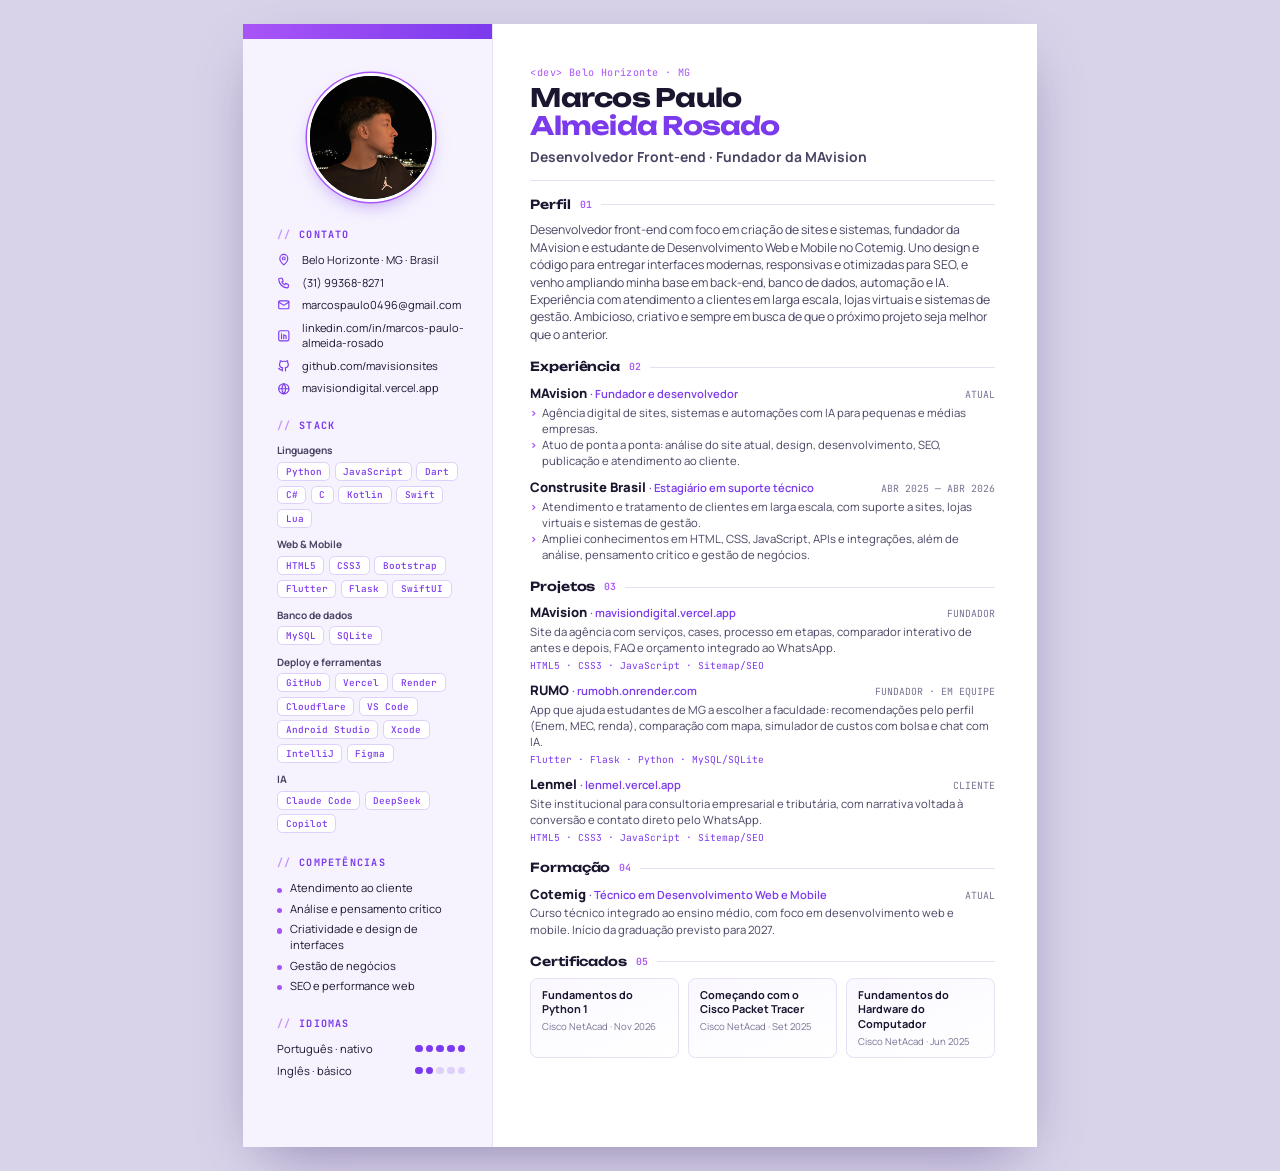
==== resume/index.html @ 441ddcb1 "Add files via upload" ====
<!doctype html>
<html lang="pt-BR">
<head>
  <meta charset="utf-8">
  <meta name="viewport" content="width=device-width, initial-scale=1">
  <title>Marcos Paulo Almeida Rosado | Currículo</title>
  <link rel="icon" href="../assets/img/favicon.svg" type="image/svg+xml">
  <link rel="preconnect" href="https://fonts.googleapis.com">
  <link rel="preconnect" href="https://fonts.gstatic.com" crossorigin>
  <link href="https://fonts.googleapis.com/css2?family=JetBrains+Mono:wght@500;700&family=Manrope:wght@400;500;600;700;800&family=Unbounded:wght@600;700&display=swap" rel="stylesheet">
  <style>
    :root {
      --ink: #1b1530;
      --ink-2: #4a4363;
      --muted: #7a7393;
      --line: #e6e0f5;
      --purple: #7c3aed;
      --violet: #a855f7;
      --lilac: #ede7fe;
      --side: #f6f3fe;
    }

    * { box-sizing: border-box; margin: 0; padding: 0; }

    @page { size: A4; margin: 0; }

    html { background: #d9d3ea; }

    body {
      font-family: 'Manrope', system-ui, sans-serif;
      color: var(--ink);
      font-size: 9.2pt;
      line-height: 1.42;
      -webkit-print-color-adjust: exact;
      print-color-adjust: exact;
    }

    .page {
      width: 210mm;
      height: 297mm;
      margin: 24px auto;
      background: #fff;
      display: grid;
      grid-template-columns: 66mm 1fr;
      overflow: hidden;
      box-shadow: 0 20px 60px -20px rgba(40, 20, 90, .45);
    }

    @media print {
      html { background: #fff; }
      .page { margin: 0; box-shadow: none; }
    }

    a { color: inherit; text-decoration: none; }
    ul { list-style: none; }

    /* sidebar */

    .side {
      position: relative;
      background: var(--side);
      padding: 13mm 7mm 10mm 9mm;
      border-right: 1px solid var(--line);
    }

    .side::before {
      content: '';
      position: absolute; top: 0; left: 0; right: 0;
      height: 4mm;
      background: linear-gradient(90deg, var(--violet), var(--purple));
    }

    .photo {
      width: 34mm; height: 34mm;
      border-radius: 50%;
      overflow: hidden;
      margin: 0 auto 7mm;
      border: 3px solid #fff;
      box-shadow: 0 0 0 1.5px var(--violet), 0 8px 20px -8px rgba(124, 58, 237, .6);
      background: #0c0817;
    }

    .photo { position: relative; }

    .photo img {
      position: absolute;
      width: 200%;
      max-width: none;
      left: -18.4mm;
      top: -46mm;
    }

    .side h2 {
      display: flex; align-items: center; gap: 2mm;
      font-family: 'JetBrains Mono', monospace;
      font-size: 7.6pt;
      font-weight: 700;
      text-transform: uppercase;
      letter-spacing: .12em;
      color: var(--purple);
      margin: 6mm 0 2.6mm;
    }

    .side h2::before { content: '//'; color: var(--violet); opacity: .6; }

    .contact li {
      display: grid;
      grid-template-columns: 5mm 1fr;
      gap: 1.6mm;
      align-items: center;
      font-size: 8.3pt;
      margin-bottom: 1.8mm;
      word-break: break-word;
    }

    .contact svg { width: 3.6mm; height: 3.6mm; fill: none; stroke: var(--purple); stroke-width: 2; stroke-linecap: round; stroke-linejoin: round; }

    .group { margin-bottom: 2.4mm; }
    .group b { display: block; font-size: 7.6pt; color: var(--ink-2); margin-bottom: 1.2mm; }

    .chips { display: flex; flex-wrap: wrap; gap: 1.2mm; }
    .chips span {
      padding: .5mm 2mm;
      border-radius: 1.4mm;
      font-family: 'JetBrains Mono', monospace;
      font-size: 7pt;
      font-weight: 500;
      color: var(--purple);
      background: #fff;
      border: 1px solid #ddd1fb;
    }

    .list li {
      position: relative;
      padding-left: 3.4mm;
      font-size: 8.4pt;
      margin-bottom: 1.2mm;
    }

    .list li::before {
      content: '';
      position: absolute; left: 0; top: 1.9mm;
      width: 1.4mm; height: 1.4mm;
      border-radius: 50%;
      background: var(--violet);
    }

    .lang-row { display: flex; justify-content: space-between; align-items: center; font-size: 8.4pt; margin-bottom: 1.6mm; }
    .dots { display: flex; gap: .8mm; }
    .dots i { width: 2mm; height: 2mm; border-radius: 50%; background: #ddd1fb; }
    .dots i.on { background: var(--purple); }

    /* main */

    .main { padding: 11mm 11mm 9mm 10mm; }

    .head { padding-bottom: 3.6mm; border-bottom: 1px solid var(--line); }

    .tag {
      font-family: 'JetBrains Mono', monospace;
      font-size: 7.6pt;
      color: var(--violet);
      letter-spacing: .04em;
    }

    h1 {
      margin-top: 1.2mm;
      font-family: 'Unbounded', sans-serif;
      font-weight: 700;
      font-size: 19pt;
      line-height: 1.08;
      letter-spacing: -.03em;
    }

    h1 span { color: var(--purple); }

    .role { margin-top: 2mm; font-size: 10.4pt; font-weight: 700; color: var(--ink-2); }

    .main h2 {
      display: flex; align-items: center; gap: 2.4mm;
      margin: 4mm 0 2mm;
      font-family: 'Unbounded', sans-serif;
      font-size: 9.4pt;
      font-weight: 600;
      letter-spacing: -.01em;
    }

    .main h2::after { content: ''; flex: 1; height: 1px; background: var(--line); }
    .main h2 em { font-style: normal; font-family: 'JetBrains Mono', monospace; font-size: 7.4pt; color: var(--violet); }

    .summary { color: var(--ink-2); }

    .item { margin-bottom: 2.4mm; }
    .item:last-child { margin-bottom: 0; }

    .item__top { display: flex; justify-content: space-between; align-items: baseline; gap: 4mm; }
    .item__title { font-weight: 800; font-size: 9.8pt; }
    .item__title small { font-weight: 600; color: var(--purple); font-size: 8.4pt; }
    .item__date { flex: none; font-family: 'JetBrains Mono', monospace; font-size: 7.4pt; color: var(--muted); text-transform: uppercase; }
    .item__sub { font-size: 8.4pt; font-weight: 600; color: var(--ink-2); }
    .item p, .item ul { margin-top: .6mm; color: var(--ink-2); font-size: 8.5pt; }
    .item ul li { position: relative; padding-left: 3mm; }
    .item ul li::before { content: '›'; position: absolute; left: 0; color: var(--violet); font-weight: 700; }

    .item .stack-line { margin-top: .6mm; color: var(--purple); font-family: 'JetBrains Mono', monospace; font-size: 7.2pt; color: var(--purple); }

    .certs { display: grid; grid-template-columns: repeat(3, 1fr); gap: 2.4mm; }
    .cert {
      padding: 2.4mm 2.8mm;
      border-radius: 2mm;
      border: 1px solid var(--line);
      background: linear-gradient(160deg, #faf8ff, #fff);
    }
    .cert b { display: block; font-size: 8.2pt; line-height: 1.3; }
    .cert > span { display: block; margin-top: 1mm; font-size: 7.2pt; color: var(--muted); }
  </style>
</head>
<body>
  <div class="page">
    <aside class="side">
      <div class="photo"><img src="../assets/img/marcos.jpg" alt="Marcos Paulo"></div>

      <h2><span data-pt>Contato</span><span data-en>Contact</span></h2>
      <ul class="contact">
        <li><svg viewBox="0 0 24 24"><path d="M12 21s-7-6.2-7-11.5A7 7 0 0 1 19 9.5C19 14.8 12 21 12 21z"/><circle cx="12" cy="9.5" r="2.5"/></svg><span>Belo Horizonte · MG · <span data-pt>Brasil</span><span data-en>Brazil</span></span></li>
        <li><svg viewBox="0 0 24 24"><path d="M5 4h4l2 5-2.5 1.5a11 11 0 0 0 5 5L15 13l5 2v4a2 2 0 0 1-2 2A16 16 0 0 1 3 6a2 2 0 0 1 2-2"/></svg><a href="https://wa.me/5531993688271"><span data-en>+55 </span>(31) 99368-8271</a></li>
        <li><svg viewBox="0 0 24 24"><rect x="3" y="5" width="18" height="14" rx="2"/><path d="m3 7 9 6 9-6"/></svg><a href="mailto:marcospaulo0496@gmail.com">marcospaulo0496@gmail.com</a></li>
        <li><svg viewBox="0 0 24 24"><rect x="3" y="3" width="18" height="18" rx="3"/><path d="M8 10v7M8 7v.01M12 17v-4a2 2 0 0 1 4 0v4M12 10v7"/></svg><a href="https://www.linkedin.com/in/marcos-paulo-almeida-rosado-051182404/">linkedin.com/in/marcos-paulo-almeida-rosado</a></li>
        <li><svg viewBox="0 0 24 24"><path d="M9 19c-4 1.5-4-2-6-2.5M15 21v-3.5c0-1 .1-1.4-.5-2 2.8-.3 5.5-1.4 5.5-6a4.6 4.6 0 0 0-1.3-3.2 4.3 4.3 0 0 0-.1-3.2s-1-.3-3.4 1.3a11.6 11.6 0 0 0-6 0C6.8 2.8 5.8 3.1 5.8 3.1a4.3 4.3 0 0 0-.1 3.2A4.6 4.6 0 0 0 4.4 9.5c0 4.6 2.7 5.7 5.5 6-.6.6-.6 1.2-.5 2V21"/></svg><a href="https://github.com/mavisionsites">github.com/mavisionsites</a></li>
        <li><svg viewBox="0 0 24 24"><circle cx="12" cy="12" r="9"/><path d="M3 12h18M12 3a14 14 0 0 1 0 18M12 3a14 14 0 0 0 0 18"/></svg><a href="https://mavisiondigital.vercel.app/">mavisiondigital.vercel.app</a></li>
      </ul>

      <h2>Stack</h2>
      <div class="group">
        <b><span data-pt>Linguagens</span><span data-en>Languages</span></b>
        <div class="chips"><span>Python</span><span>JavaScript</span><span>Dart</span><span>C#</span><span>C</span><span>Kotlin</span><span>Swift</span><span>Lua</span></div>
      </div>
      <div class="group">
        <b>Web &amp; Mobile</b>
        <div class="chips"><span>HTML5</span><span>CSS3</span><span>Bootstrap</span><span>Flutter</span><span>Flask</span><span>SwiftUI</span></div>
      </div>
      <div class="group">
        <b><span data-pt>Banco de dados</span><span data-en>Databases</span></b>
        <div class="chips"><span>MySQL</span><span>SQLite</span></div>
      </div>
      <div class="group">
        <b><span data-pt>Deploy e ferramentas</span><span data-en>Deploy &amp; tools</span></b>
        <div class="chips"><span>GitHub</span><span>Vercel</span><span>Render</span><span>Cloudflare</span><span>VS Code</span><span>Android Studio</span><span>Xcode</span><span>IntelliJ</span><span>Figma</span></div>
      </div>
      <div class="group">
        <b><span data-pt>IA</span><span data-en>AI</span></b>
        <div class="chips"><span>Claude Code</span><span>DeepSeek</span><span>Copilot</span></div>
      </div>

      <h2><span data-pt>Competências</span><span data-en>Skills</span></h2>
      <ul class="list">
        <li><span data-pt>Atendimento ao cliente</span><span data-en>Customer service</span></li>
        <li><span data-pt>Análise e pensamento crítico</span><span data-en>Analysis &amp; critical thinking</span></li>
        <li><span data-pt>Criatividade e design de interfaces</span><span data-en>Creativity &amp; UI design</span></li>
        <li><span data-pt>Gestão de negócios</span><span data-en>Business management</span></li>
        <li><span data-pt>SEO e performance web</span><span data-en>SEO &amp; web performance</span></li>
      </ul>

      <h2><span data-pt>Idiomas</span><span data-en>Languages</span></h2>
      <div class="lang-row"><span data-pt>Português · nativo</span><span data-en>Portuguese · native</span><span class="dots"><i class="on"></i><i class="on"></i><i class="on"></i><i class="on"></i><i class="on"></i></span></div>
      <div class="lang-row"><span data-pt>Inglês · básico</span><span data-en>English · basic</span><span class="dots"><i class="on"></i><i class="on"></i><i></i><i></i><i></i></span></div>
    </aside>

    <main class="main">
      <header class="head">
        <p class="tag">&lt;dev&gt; Belo Horizonte · MG</p>
        <h1>Marcos Paulo<br><span>Almeida Rosado</span></h1>
        <p class="role"><span data-pt>Desenvolvedor Front-end · Fundador da MAvision</span><span data-en>Front-end Developer · Founder of MAvision</span></p>
      </header>

      <h2><span data-pt>Perfil</span><span data-en>Profile</span> <em>01</em></h2>
      <p class="summary" data-pt>Desenvolvedor front-end com foco em criação de sites e sistemas, fundador da MAvision e estudante de Desenvolvimento Web e Mobile no Cotemig. Uno design e código para entregar interfaces modernas, responsivas e otimizadas para SEO, e venho ampliando minha base em back-end, banco de dados, automação e IA. Experiência com atendimento a clientes em larga escala, lojas virtuais e sistemas de gestão. Ambicioso, criativo e sempre em busca de que o próximo projeto seja melhor que o anterior.</p>
      <p class="summary" data-en>Front-end developer focused on building websites and systems, founder of MAvision and Web &amp; Mobile Development student at Cotemig. I combine design and code to deliver modern, responsive and SEO-optimized interfaces, and I keep growing my foundation in back-end, databases, automation and AI. Experience with large-scale customer service, online stores and management systems. Ambitious, creative and always aiming for the next project to be better than the last.</p>

      <h2><span data-pt>Experiência</span><span data-en>Experience</span> <em>02</em></h2>
      <div class="item">
        <div class="item__top">
          <span class="item__title">MAvision <small><span data-pt>· Fundador e desenvolvedor</span><span data-en>· Founder &amp; developer</span></small></span>
          <span class="item__date"><span data-pt>Atual</span><span data-en>Current</span></span>
        </div>
        <ul>
          <li data-pt>Agência digital de sites, sistemas e automações com IA para pequenas e médias empresas.</li>
          <li data-en>Digital agency building websites, systems and AI automation for small and mid-sized businesses.</li>
          <li data-pt>Atuo de ponta a ponta: análise do site atual, design, desenvolvimento, SEO, publicação e atendimento ao cliente.</li>
          <li data-en>End-to-end work: auditing the current site, design, development, SEO, deployment and client relations.</li>
        </ul>
      </div>
      <div class="item">
        <div class="item__top">
          <span class="item__title">Construsite Brasil <small><span data-pt>· Estagiário em suporte técnico</span><span data-en>· Technical support intern</span></small></span>
          <span class="item__date"><span data-pt>Abr 2025 — Abr 2026</span><span data-en>Apr 2025 — Apr 2026</span></span>
        </div>
        <ul>
          <li data-pt>Atendimento e tratamento de clientes em larga escala, com suporte a sites, lojas virtuais e sistemas de gestão.</li>
          <li data-en>Large-scale customer service and support for websites, online stores and management systems.</li>
          <li data-pt>Ampliei conhecimentos em HTML, CSS, JavaScript, APIs e integrações, além de análise, pensamento crítico e gestão de negócios.</li>
          <li data-en>Expanded my skills in HTML, CSS, JavaScript, APIs and integrations, as well as analysis, critical thinking and business management.</li>
        </ul>
      </div>

      <h2><span data-pt>Projetos</span><span data-en>Projects</span> <em>03</em></h2>
      <div class="item">
        <div class="item__top">
          <span class="item__title">MAvision <small>· mavisiondigital.vercel.app</small></span>
          <span class="item__date"><span data-pt>Fundador</span><span data-en>Founder</span></span>
        </div>
        <p data-pt>Site da agência com serviços, cases, processo em etapas, comparador interativo de antes e depois, FAQ e orçamento integrado ao WhatsApp.</p>
        <p data-en>Agency website with services, case studies, a step-by-step process, an interactive before/after comparison, FAQ and a WhatsApp quote form.</p>
        <p class="stack-line">HTML5 · CSS3 · JavaScript · Sitemap/SEO</p>
      </div>
      <div class="item">
        <div class="item__top">
          <span class="item__title">RUMO <small>· rumobh.onrender.com</small></span>
          <span class="item__date"><span data-pt>Fundador · em equipe</span><span data-en>Founder · team</span></span>
        </div>
        <p data-pt>App que ajuda estudantes de MG a escolher a faculdade: recomendações pelo perfil (Enem, MEC, renda), comparação com mapa, simulador de custos com bolsa e chat com IA.</p>
        <p data-en>App that helps students in Minas Gerais choose a college: profile-based recommendations (Enem, MEC, income), comparison with a map, cost simulator with scholarships and an AI chat.</p>
        <p class="stack-line">Flutter · Flask · Python · MySQL/SQLite</p>
      </div>
      <div class="item">
        <div class="item__top">
          <span class="item__title">Lenmel <small>· lenmel.vercel.app</small></span>
          <span class="item__date"><span data-pt>Cliente</span><span data-en>Client</span></span>
        </div>
        <p data-pt>Site institucional para consultoria empresarial e tributária, com narrativa voltada à conversão e contato direto pelo WhatsApp.</p>
        <p data-en>Corporate website for a business and tax consulting firm, with a conversion-focused narrative and direct WhatsApp contact.</p>
        <p class="stack-line">HTML5 · CSS3 · JavaScript · Sitemap/SEO</p>
      </div>

      <h2><span data-pt>Formação</span><span data-en>Education</span> <em>04</em></h2>
      <div class="item">
        <div class="item__top">
          <span class="item__title">Cotemig <small><span data-pt>· Técnico em Desenvolvimento Web e Mobile</span><span data-en>· Web &amp; Mobile Development Technician</span></small></span>
          <span class="item__date"><span data-pt>Atual</span><span data-en>Current</span></span>
        </div>
        <p data-pt>Curso técnico integrado ao ensino médio, com foco em desenvolvimento web e mobile. Início da graduação previsto para 2027.</p>
        <p data-en>Technical course integrated with high school, focused on web and mobile development. Starting college in 2027.</p>
      </div>

      <h2><span data-pt>Certificados</span><span data-en>Certificates</span> <em>05</em></h2>
      <div class="certs">
        <div class="cert"><b data-pt>Fundamentos do Python 1</b><b data-en>Python Essentials 1</b><span>Cisco NetAcad · <span data-pt>Nov</span><span data-en>Nov</span> 2026</span></div>
        <div class="cert"><b data-pt>Começando com o Cisco Packet Tracer</b><b data-en>Getting Started with Cisco Packet Tracer</b><span>Cisco NetAcad · <span data-pt>Set</span><span data-en>Sep</span> 2025</span></div>
        <div class="cert"><b data-pt>Fundamentos do Hardware do Computador</b><b data-en>Computer Hardware Basics</b><span>Cisco NetAcad · Jun 2025</span></div>
      </div>
    </main>
  </div>

  <script>
    const lang = new URLSearchParams(location.search).get('lang') === 'en' ? 'en' : 'pt';
    document.querySelectorAll(lang === 'en' ? '[data-pt]' : '[data-en]').forEach(el => el.remove());
    if (lang === 'en') {
      document.documentElement.lang = 'en';
      document.title = 'Marcos Paulo Almeida Rosado | Résumé';
    }
  </script>
</body>
</html>
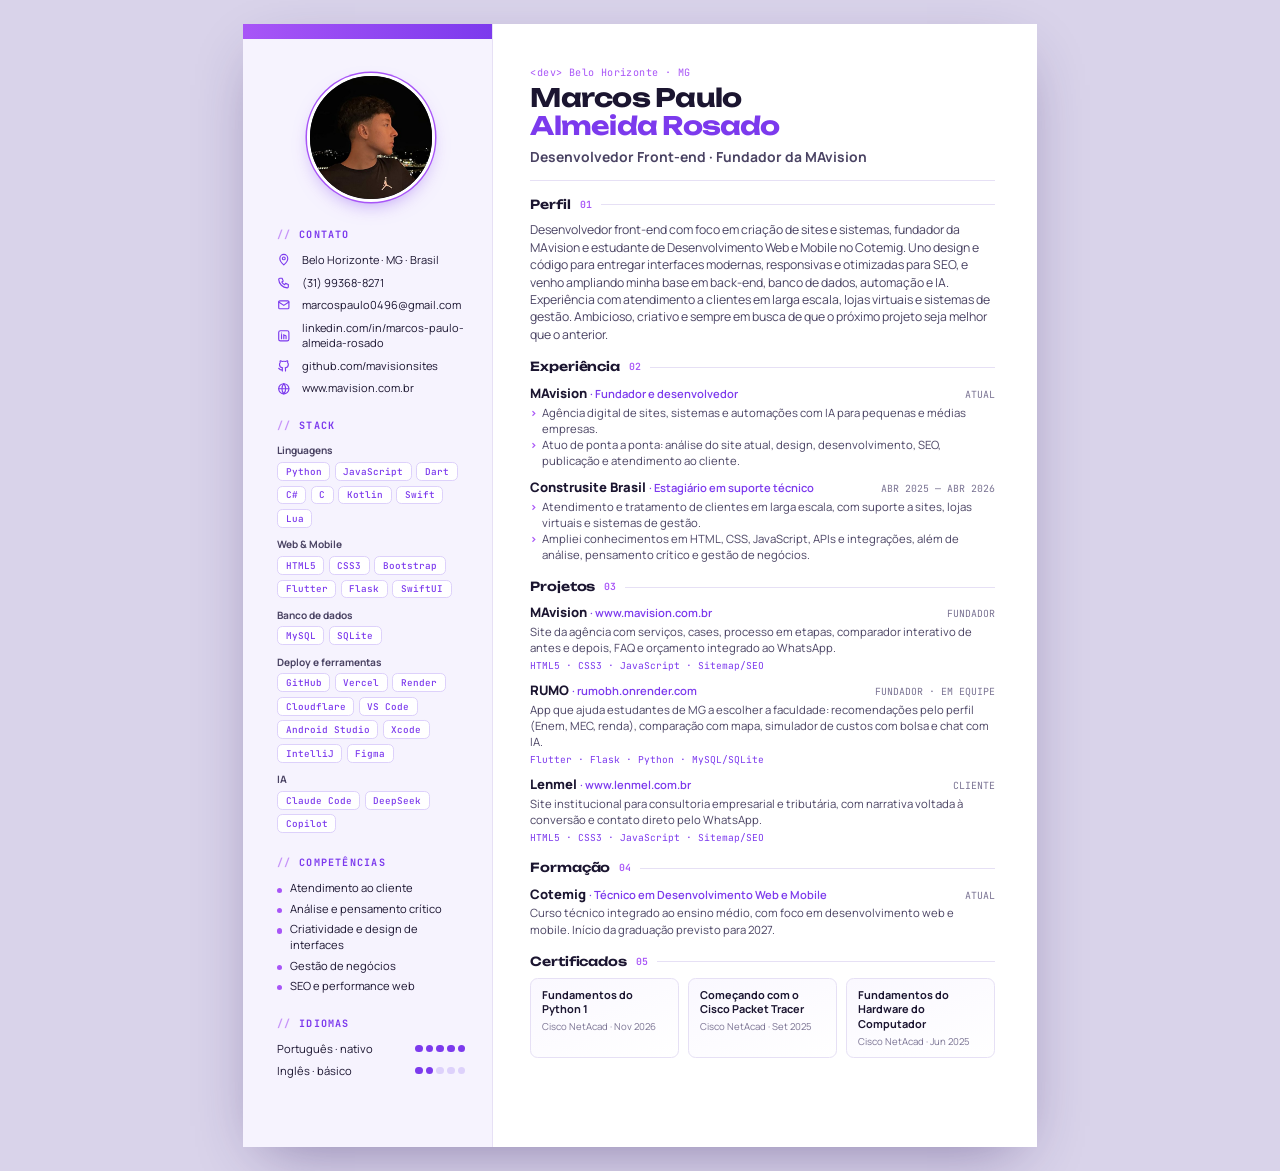
==== commit f3f83fa0: "Update project links and harden site security Point MAvision and Lenmel to their custom domains, ser" ====
--- a/resume/index.html
+++ b/resume/index.html
@@ -3,217 +3,12 @@
 <head>
   <meta charset="utf-8">
   <meta name="viewport" content="width=device-width, initial-scale=1">
+  <meta http-equiv="Content-Security-Policy" content="default-src 'none'; script-src 'self'; style-src 'self'; img-src 'self'; font-src 'self'; base-uri 'none'; form-action 'none'">
+  <meta name="referrer" content="strict-origin-when-cross-origin">
   <title>Marcos Paulo Almeida Rosado | Currículo</title>
   <link rel="icon" href="../assets/img/favicon.svg" type="image/svg+xml">
-  <link rel="preconnect" href="https://fonts.googleapis.com">
-  <link rel="preconnect" href="https://fonts.gstatic.com" crossorigin>
-  <link href="https://fonts.googleapis.com/css2?family=JetBrains+Mono:wght@500;700&family=Manrope:wght@400;500;600;700;800&family=Unbounded:wght@600;700&display=swap" rel="stylesheet">
-  <style>
-    :root {
-      --ink: #1b1530;
-      --ink-2: #4a4363;
-      --muted: #7a7393;
-      --line: #e6e0f5;
-      --purple: #7c3aed;
-      --violet: #a855f7;
-      --lilac: #ede7fe;
-      --side: #f6f3fe;
-    }
-
-    * { box-sizing: border-box; margin: 0; padding: 0; }
-
-    @page { size: A4; margin: 0; }
-
-    html { background: #d9d3ea; }
-
-    body {
-      font-family: 'Manrope', system-ui, sans-serif;
-      color: var(--ink);
-      font-size: 9.2pt;
-      line-height: 1.42;
-      -webkit-print-color-adjust: exact;
-      print-color-adjust: exact;
-    }
-
-    .page {
-      width: 210mm;
-      height: 297mm;
-      margin: 24px auto;
-      background: #fff;
-      display: grid;
-      grid-template-columns: 66mm 1fr;
-      overflow: hidden;
-      box-shadow: 0 20px 60px -20px rgba(40, 20, 90, .45);
-    }
-
-    @media print {
-      html { background: #fff; }
-      .page { margin: 0; box-shadow: none; }
-    }
-
-    a { color: inherit; text-decoration: none; }
-    ul { list-style: none; }
-
-    /* sidebar */
-
-    .side {
-      position: relative;
-      background: var(--side);
-      padding: 13mm 7mm 10mm 9mm;
-      border-right: 1px solid var(--line);
-    }
-
-    .side::before {
-      content: '';
-      position: absolute; top: 0; left: 0; right: 0;
-      height: 4mm;
-      background: linear-gradient(90deg, var(--violet), var(--purple));
-    }
-
-    .photo {
-      width: 34mm; height: 34mm;
-      border-radius: 50%;
-      overflow: hidden;
-      margin: 0 auto 7mm;
-      border: 3px solid #fff;
-      box-shadow: 0 0 0 1.5px var(--violet), 0 8px 20px -8px rgba(124, 58, 237, .6);
-      background: #0c0817;
-    }
-
-    .photo { position: relative; }
-
-    .photo img {
-      position: absolute;
-      width: 200%;
-      max-width: none;
-      left: -18.4mm;
-      top: -46mm;
-    }
-
-    .side h2 {
-      display: flex; align-items: center; gap: 2mm;
-      font-family: 'JetBrains Mono', monospace;
-      font-size: 7.6pt;
-      font-weight: 700;
-      text-transform: uppercase;
-      letter-spacing: .12em;
-      color: var(--purple);
-      margin: 6mm 0 2.6mm;
-    }
-
-    .side h2::before { content: '//'; color: var(--violet); opacity: .6; }
-
-    .contact li {
-      display: grid;
-      grid-template-columns: 5mm 1fr;
-      gap: 1.6mm;
-      align-items: center;
-      font-size: 8.3pt;
-      margin-bottom: 1.8mm;
-      word-break: break-word;
-    }
-
-    .contact svg { width: 3.6mm; height: 3.6mm; fill: none; stroke: var(--purple); stroke-width: 2; stroke-linecap: round; stroke-linejoin: round; }
-
-    .group { margin-bottom: 2.4mm; }
-    .group b { display: block; font-size: 7.6pt; color: var(--ink-2); margin-bottom: 1.2mm; }
-
-    .chips { display: flex; flex-wrap: wrap; gap: 1.2mm; }
-    .chips span {
-      padding: .5mm 2mm;
-      border-radius: 1.4mm;
-      font-family: 'JetBrains Mono', monospace;
-      font-size: 7pt;
-      font-weight: 500;
-      color: var(--purple);
-      background: #fff;
-      border: 1px solid #ddd1fb;
-    }
-
-    .list li {
-      position: relative;
-      padding-left: 3.4mm;
-      font-size: 8.4pt;
-      margin-bottom: 1.2mm;
-    }
-
-    .list li::before {
-      content: '';
-      position: absolute; left: 0; top: 1.9mm;
-      width: 1.4mm; height: 1.4mm;
-      border-radius: 50%;
-      background: var(--violet);
-    }
-
-    .lang-row { display: flex; justify-content: space-between; align-items: center; font-size: 8.4pt; margin-bottom: 1.6mm; }
-    .dots { display: flex; gap: .8mm; }
-    .dots i { width: 2mm; height: 2mm; border-radius: 50%; background: #ddd1fb; }
-    .dots i.on { background: var(--purple); }
-
-    /* main */
-
-    .main { padding: 11mm 11mm 9mm 10mm; }
-
-    .head { padding-bottom: 3.6mm; border-bottom: 1px solid var(--line); }
-
-    .tag {
-      font-family: 'JetBrains Mono', monospace;
-      font-size: 7.6pt;
-      color: var(--violet);
-      letter-spacing: .04em;
-    }
-
-    h1 {
-      margin-top: 1.2mm;
-      font-family: 'Unbounded', sans-serif;
-      font-weight: 700;
-      font-size: 19pt;
-      line-height: 1.08;
-      letter-spacing: -.03em;
-    }
-
-    h1 span { color: var(--purple); }
-
-    .role { margin-top: 2mm; font-size: 10.4pt; font-weight: 700; color: var(--ink-2); }
-
-    .main h2 {
-      display: flex; align-items: center; gap: 2.4mm;
-      margin: 4mm 0 2mm;
-      font-family: 'Unbounded', sans-serif;
-      font-size: 9.4pt;
-      font-weight: 600;
-      letter-spacing: -.01em;
-    }
-
-    .main h2::after { content: ''; flex: 1; height: 1px; background: var(--line); }
-    .main h2 em { font-style: normal; font-family: 'JetBrains Mono', monospace; font-size: 7.4pt; color: var(--violet); }
-
-    .summary { color: var(--ink-2); }
-
-    .item { margin-bottom: 2.4mm; }
-    .item:last-child { margin-bottom: 0; }
-
-    .item__top { display: flex; justify-content: space-between; align-items: baseline; gap: 4mm; }
-    .item__title { font-weight: 800; font-size: 9.8pt; }
-    .item__title small { font-weight: 600; color: var(--purple); font-size: 8.4pt; }
-    .item__date { flex: none; font-family: 'JetBrains Mono', monospace; font-size: 7.4pt; color: var(--muted); text-transform: uppercase; }
-    .item__sub { font-size: 8.4pt; font-weight: 600; color: var(--ink-2); }
-    .item p, .item ul { margin-top: .6mm; color: var(--ink-2); font-size: 8.5pt; }
-    .item ul li { position: relative; padding-left: 3mm; }
-    .item ul li::before { content: '›'; position: absolute; left: 0; color: var(--violet); font-weight: 700; }
-
-    .item .stack-line { margin-top: .6mm; color: var(--purple); font-family: 'JetBrains Mono', monospace; font-size: 7.2pt; color: var(--purple); }
-
-    .certs { display: grid; grid-template-columns: repeat(3, 1fr); gap: 2.4mm; }
-    .cert {
-      padding: 2.4mm 2.8mm;
-      border-radius: 2mm;
-      border: 1px solid var(--line);
-      background: linear-gradient(160deg, #faf8ff, #fff);
-    }
-    .cert b { display: block; font-size: 8.2pt; line-height: 1.3; }
-    .cert > span { display: block; margin-top: 1mm; font-size: 7.2pt; color: var(--muted); }
-  </style>
+  <link rel="stylesheet" href="../assets/css/fonts.css?v=7">
+  <link rel="stylesheet" href="resume.css?v=7">
 </head>
 <body>
   <div class="page">
@@ -227,7 +22,7 @@
         <li><svg viewBox="0 0 24 24"><rect x="3" y="5" width="18" height="14" rx="2"/><path d="m3 7 9 6 9-6"/></svg><a href="mailto:marcospaulo0496@gmail.com">marcospaulo0496@gmail.com</a></li>
         <li><svg viewBox="0 0 24 24"><rect x="3" y="3" width="18" height="18" rx="3"/><path d="M8 10v7M8 7v.01M12 17v-4a2 2 0 0 1 4 0v4M12 10v7"/></svg><a href="https://www.linkedin.com/in/marcos-paulo-almeida-rosado-051182404/">linkedin.com/in/marcos-paulo-almeida-rosado</a></li>
         <li><svg viewBox="0 0 24 24"><path d="M9 19c-4 1.5-4-2-6-2.5M15 21v-3.5c0-1 .1-1.4-.5-2 2.8-.3 5.5-1.4 5.5-6a4.6 4.6 0 0 0-1.3-3.2 4.3 4.3 0 0 0-.1-3.2s-1-.3-3.4 1.3a11.6 11.6 0 0 0-6 0C6.8 2.8 5.8 3.1 5.8 3.1a4.3 4.3 0 0 0-.1 3.2A4.6 4.6 0 0 0 4.4 9.5c0 4.6 2.7 5.7 5.5 6-.6.6-.6 1.2-.5 2V21"/></svg><a href="https://github.com/mavisionsites">github.com/mavisionsites</a></li>
-        <li><svg viewBox="0 0 24 24"><circle cx="12" cy="12" r="9"/><path d="M3 12h18M12 3a14 14 0 0 1 0 18M12 3a14 14 0 0 0 0 18"/></svg><a href="https://mavisiondigital.vercel.app/">mavisiondigital.vercel.app</a></li>
+        <li><svg viewBox="0 0 24 24"><circle cx="12" cy="12" r="9"/><path d="M3 12h18M12 3a14 14 0 0 1 0 18M12 3a14 14 0 0 0 0 18"/></svg><a href="https://www.mavision.com.br/">www.mavision.com.br</a></li>
       </ul>
 
       <h2>Stack</h2>
@@ -306,7 +101,7 @@
       <h2><span data-pt>Projetos</span><span data-en>Projects</span> <em>03</em></h2>
       <div class="item">
         <div class="item__top">
-          <span class="item__title">MAvision <small>· mavisiondigital.vercel.app</small></span>
+          <span class="item__title">MAvision <small>· www.mavision.com.br</small></span>
           <span class="item__date"><span data-pt>Fundador</span><span data-en>Founder</span></span>
         </div>
         <p data-pt>Site da agência com serviços, cases, processo em etapas, comparador interativo de antes e depois, FAQ e orçamento integrado ao WhatsApp.</p>
@@ -324,7 +119,7 @@
       </div>
       <div class="item">
         <div class="item__top">
-          <span class="item__title">Lenmel <small>· lenmel.vercel.app</small></span>
+          <span class="item__title">Lenmel <small>· www.lenmel.com.br</small></span>
           <span class="item__date"><span data-pt>Cliente</span><span data-en>Client</span></span>
         </div>
         <p data-pt>Site institucional para consultoria empresarial e tributária, com narrativa voltada à conversão e contato direto pelo WhatsApp.</p>
@@ -351,13 +146,6 @@
     </main>
   </div>
 
-  <script>
-    const lang = new URLSearchParams(location.search).get('lang') === 'en' ? 'en' : 'pt';
-    document.querySelectorAll(lang === 'en' ? '[data-pt]' : '[data-en]').forEach(el => el.remove());
-    if (lang === 'en') {
-      document.documentElement.lang = 'en';
-      document.title = 'Marcos Paulo Almeida Rosado | Résumé';
-    }
-  </script>
+  <script src="resume.js?v=7"></script>
 </body>
 </html>
--- a/assets/css/fonts.css
+++ b/assets/css/fonts.css
@@ -0,0 +1,23 @@
+@font-face {
+  font-family: 'JetBrains Mono';
+  font-style: normal;
+  font-weight: 400 700;
+  font-display: swap;
+  src: url('../fonts/jetbrains-mono.woff2') format('woff2');
+}
+
+@font-face {
+  font-family: 'Manrope';
+  font-style: normal;
+  font-weight: 400 800;
+  font-display: swap;
+  src: url('../fonts/manrope.woff2') format('woff2');
+}
+
+@font-face {
+  font-family: 'Unbounded';
+  font-style: normal;
+  font-weight: 400 800;
+  font-display: swap;
+  src: url('../fonts/unbounded.woff2') format('woff2');
+}
--- a/resume/resume.css
+++ b/resume/resume.css
@@ -0,0 +1,204 @@
+:root {
+  --ink: #1b1530;
+  --ink-2: #4a4363;
+  --muted: #7a7393;
+  --line: #e6e0f5;
+  --purple: #7c3aed;
+  --violet: #a855f7;
+  --lilac: #ede7fe;
+  --side: #f6f3fe;
+}
+
+* { box-sizing: border-box; margin: 0; padding: 0; }
+
+@page { size: A4; margin: 0; }
+
+html { background: #d9d3ea; }
+
+body {
+  font-family: 'Manrope', system-ui, sans-serif;
+  color: var(--ink);
+  font-size: 9.2pt;
+  line-height: 1.42;
+  -webkit-print-color-adjust: exact;
+  print-color-adjust: exact;
+}
+
+.page {
+  width: 210mm;
+  height: 297mm;
+  margin: 24px auto;
+  background: #fff;
+  display: grid;
+  grid-template-columns: 66mm 1fr;
+  overflow: hidden;
+  box-shadow: 0 20px 60px -20px rgba(40, 20, 90, .45);
+}
+
+@media print {
+  html { background: #fff; }
+  .page { margin: 0; box-shadow: none; }
+}
+
+a { color: inherit; text-decoration: none; }
+ul { list-style: none; }
+
+/* sidebar */
+
+.side {
+  position: relative;
+  background: var(--side);
+  padding: 13mm 7mm 10mm 9mm;
+  border-right: 1px solid var(--line);
+}
+
+.side::before {
+  content: '';
+  position: absolute; top: 0; left: 0; right: 0;
+  height: 4mm;
+  background: linear-gradient(90deg, var(--violet), var(--purple));
+}
+
+.photo {
+  width: 34mm; height: 34mm;
+  border-radius: 50%;
+  overflow: hidden;
+  margin: 0 auto 7mm;
+  border: 3px solid #fff;
+  box-shadow: 0 0 0 1.5px var(--violet), 0 8px 20px -8px rgba(124, 58, 237, .6);
+  background: #0c0817;
+}
+
+.photo { position: relative; }
+
+.photo img {
+  position: absolute;
+  width: 200%;
+  max-width: none;
+  left: -18.4mm;
+  top: -46mm;
+}
+
+.side h2 {
+  display: flex; align-items: center; gap: 2mm;
+  font-family: 'JetBrains Mono', monospace;
+  font-size: 7.6pt;
+  font-weight: 700;
+  text-transform: uppercase;
+  letter-spacing: .12em;
+  color: var(--purple);
+  margin: 6mm 0 2.6mm;
+}
+
+.side h2::before { content: '//'; color: var(--violet); opacity: .6; }
+
+.contact li {
+  display: grid;
+  grid-template-columns: 5mm 1fr;
+  gap: 1.6mm;
+  align-items: center;
+  font-size: 8.3pt;
+  margin-bottom: 1.8mm;
+  word-break: break-word;
+}
+
+.contact svg { width: 3.6mm; height: 3.6mm; fill: none; stroke: var(--purple); stroke-width: 2; stroke-linecap: round; stroke-linejoin: round; }
+
+.group { margin-bottom: 2.4mm; }
+.group b { display: block; font-size: 7.6pt; color: var(--ink-2); margin-bottom: 1.2mm; }
+
+.chips { display: flex; flex-wrap: wrap; gap: 1.2mm; }
+.chips span {
+  padding: .5mm 2mm;
+  border-radius: 1.4mm;
+  font-family: 'JetBrains Mono', monospace;
+  font-size: 7pt;
+  font-weight: 500;
+  color: var(--purple);
+  background: #fff;
+  border: 1px solid #ddd1fb;
+}
+
+.list li {
+  position: relative;
+  padding-left: 3.4mm;
+  font-size: 8.4pt;
+  margin-bottom: 1.2mm;
+}
+
+.list li::before {
+  content: '';
+  position: absolute; left: 0; top: 1.9mm;
+  width: 1.4mm; height: 1.4mm;
+  border-radius: 50%;
+  background: var(--violet);
+}
+
+.lang-row { display: flex; justify-content: space-between; align-items: center; font-size: 8.4pt; margin-bottom: 1.6mm; }
+.dots { display: flex; gap: .8mm; }
+.dots i { width: 2mm; height: 2mm; border-radius: 50%; background: #ddd1fb; }
+.dots i.on { background: var(--purple); }
+
+/* main */
+
+.main { padding: 11mm 11mm 9mm 10mm; }
+
+.head { padding-bottom: 3.6mm; border-bottom: 1px solid var(--line); }
+
+.tag {
+  font-family: 'JetBrains Mono', monospace;
+  font-size: 7.6pt;
+  color: var(--violet);
+  letter-spacing: .04em;
+}
+
+h1 {
+  margin-top: 1.2mm;
+  font-family: 'Unbounded', sans-serif;
+  font-weight: 700;
+  font-size: 19pt;
+  line-height: 1.08;
+  letter-spacing: -.03em;
+}
+
+h1 span { color: var(--purple); }
+
+.role { margin-top: 2mm; font-size: 10.4pt; font-weight: 700; color: var(--ink-2); }
+
+.main h2 {
+  display: flex; align-items: center; gap: 2.4mm;
+  margin: 4mm 0 2mm;
+  font-family: 'Unbounded', sans-serif;
+  font-size: 9.4pt;
+  font-weight: 600;
+  letter-spacing: -.01em;
+}
+
+.main h2::after { content: ''; flex: 1; height: 1px; background: var(--line); }
+.main h2 em { font-style: normal; font-family: 'JetBrains Mono', monospace; font-size: 7.4pt; color: var(--violet); }
+
+.summary { color: var(--ink-2); }
+
+.item { margin-bottom: 2.4mm; }
+.item:last-child { margin-bottom: 0; }
+
+.item__top { display: flex; justify-content: space-between; align-items: baseline; gap: 4mm; }
+.item__title { font-weight: 800; font-size: 9.8pt; }
+.item__title small { font-weight: 600; color: var(--purple); font-size: 8.4pt; }
+.item__date { flex: none; font-family: 'JetBrains Mono', monospace; font-size: 7.4pt; color: var(--muted); text-transform: uppercase; }
+.item__sub { font-size: 8.4pt; font-weight: 600; color: var(--ink-2); }
+.item p, .item ul { margin-top: .6mm; color: var(--ink-2); font-size: 8.5pt; }
+.item ul li { position: relative; padding-left: 3mm; }
+.item ul li::before { content: '›'; position: absolute; left: 0; color: var(--violet); font-weight: 700; }
+
+.item .stack-line { margin-top: .6mm; color: var(--purple); font-family: 'JetBrains Mono', monospace; font-size: 7.2pt; color: var(--purple); }
+
+.certs { display: grid; grid-template-columns: repeat(3, 1fr); gap: 2.4mm; }
+.cert {
+  padding: 2.4mm 2.8mm;
+  border-radius: 2mm;
+  border: 1px solid var(--line);
+  background: linear-gradient(160deg, #faf8ff, #fff);
+}
+.cert b { display: block; font-size: 8.2pt; line-height: 1.3; }
+.cert > span { display: block; margin-top: 1mm; font-size: 7.2pt; color: var(--muted); }
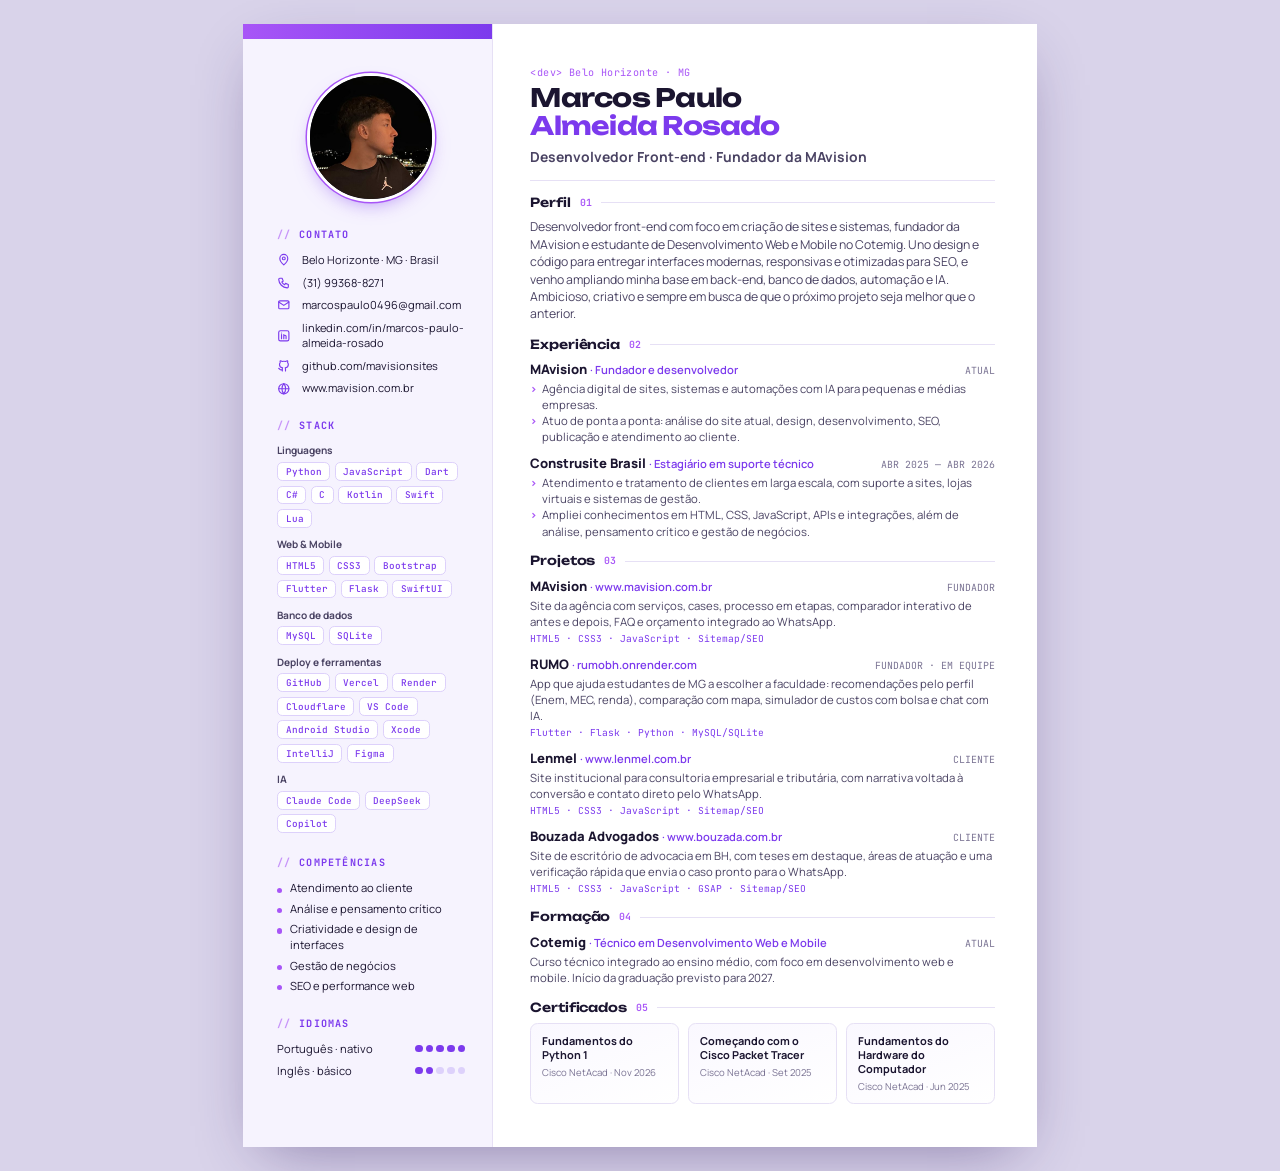
==== commit a60333c2: "Add Bouzada to the résumé Fourth project in both PT and EN résumé PDFs; profile paragraph and sectio" ====
--- a/resume/index.html
+++ b/resume/index.html
@@ -7,8 +7,8 @@
   <meta name="referrer" content="strict-origin-when-cross-origin">
   <title>Marcos Paulo Almeida Rosado | Currículo</title>
   <link rel="icon" href="../assets/img/favicon.svg" type="image/svg+xml">
-  <link rel="stylesheet" href="../assets/css/fonts.css?v=7">
-  <link rel="stylesheet" href="resume.css?v=7">
+  <link rel="stylesheet" href="../assets/css/fonts.css?v=9">
+  <link rel="stylesheet" href="resume.css?v=9">
 </head>
 <body>
   <div class="page">
@@ -69,8 +69,8 @@
       </header>
 
       <h2><span data-pt>Perfil</span><span data-en>Profile</span> <em>01</em></h2>
-      <p class="summary" data-pt>Desenvolvedor front-end com foco em criação de sites e sistemas, fundador da MAvision e estudante de Desenvolvimento Web e Mobile no Cotemig. Uno design e código para entregar interfaces modernas, responsivas e otimizadas para SEO, e venho ampliando minha base em back-end, banco de dados, automação e IA. Experiência com atendimento a clientes em larga escala, lojas virtuais e sistemas de gestão. Ambicioso, criativo e sempre em busca de que o próximo projeto seja melhor que o anterior.</p>
-      <p class="summary" data-en>Front-end developer focused on building websites and systems, founder of MAvision and Web &amp; Mobile Development student at Cotemig. I combine design and code to deliver modern, responsive and SEO-optimized interfaces, and I keep growing my foundation in back-end, databases, automation and AI. Experience with large-scale customer service, online stores and management systems. Ambitious, creative and always aiming for the next project to be better than the last.</p>
+      <p class="summary" data-pt>Desenvolvedor front-end com foco em criação de sites e sistemas, fundador da MAvision e estudante de Desenvolvimento Web e Mobile no Cotemig. Uno design e código para entregar interfaces modernas, responsivas e otimizadas para SEO, e venho ampliando minha base em back-end, banco de dados, automação e IA. Ambicioso, criativo e sempre em busca de que o próximo projeto seja melhor que o anterior.</p>
+      <p class="summary" data-en>Front-end developer focused on building websites and systems, founder of MAvision and Web &amp; Mobile Development student at Cotemig. I combine design and code to deliver modern, responsive and SEO-optimized interfaces, and I keep growing my foundation in back-end, databases, automation and AI. Ambitious, creative and always aiming for the next project to be better than the last.</p>
 
       <h2><span data-pt>Experiência</span><span data-en>Experience</span> <em>02</em></h2>
       <div class="item">
@@ -126,6 +126,15 @@
         <p data-en>Corporate website for a business and tax consulting firm, with a conversion-focused narrative and direct WhatsApp contact.</p>
         <p class="stack-line">HTML5 · CSS3 · JavaScript · Sitemap/SEO</p>
       </div>
+      <div class="item">
+        <div class="item__top">
+          <span class="item__title">Bouzada Advogados <small>· www.bouzada.com.br</small></span>
+          <span class="item__date"><span data-pt>Cliente</span><span data-en>Client</span></span>
+        </div>
+        <p data-pt>Site de escritório de advocacia em BH, com teses em destaque, áreas de atuação e uma verificação rápida que envia o caso pronto para o WhatsApp.</p>
+        <p data-en>Website for a Belo Horizonte law firm, with featured legal theses, practice areas and a quick check that sends the case straight to WhatsApp.</p>
+        <p class="stack-line">HTML5 · CSS3 · JavaScript · GSAP · Sitemap/SEO</p>
+      </div>
 
       <h2><span data-pt>Formação</span><span data-en>Education</span> <em>04</em></h2>
       <div class="item">
@@ -146,6 +155,6 @@
     </main>
   </div>
 
-  <script src="resume.js?v=7"></script>
+  <script src="resume.js?v=9"></script>
 </body>
 </html>
--- a/resume/resume.css
+++ b/resume/resume.css
@@ -167,7 +167,7 @@
 
 .main h2 {
   display: flex; align-items: center; gap: 2.4mm;
-  margin: 4mm 0 2mm;
+  margin: 3.4mm 0 1.8mm;
   font-family: 'Unbounded', sans-serif;
   font-size: 9.4pt;
   font-weight: 600;
